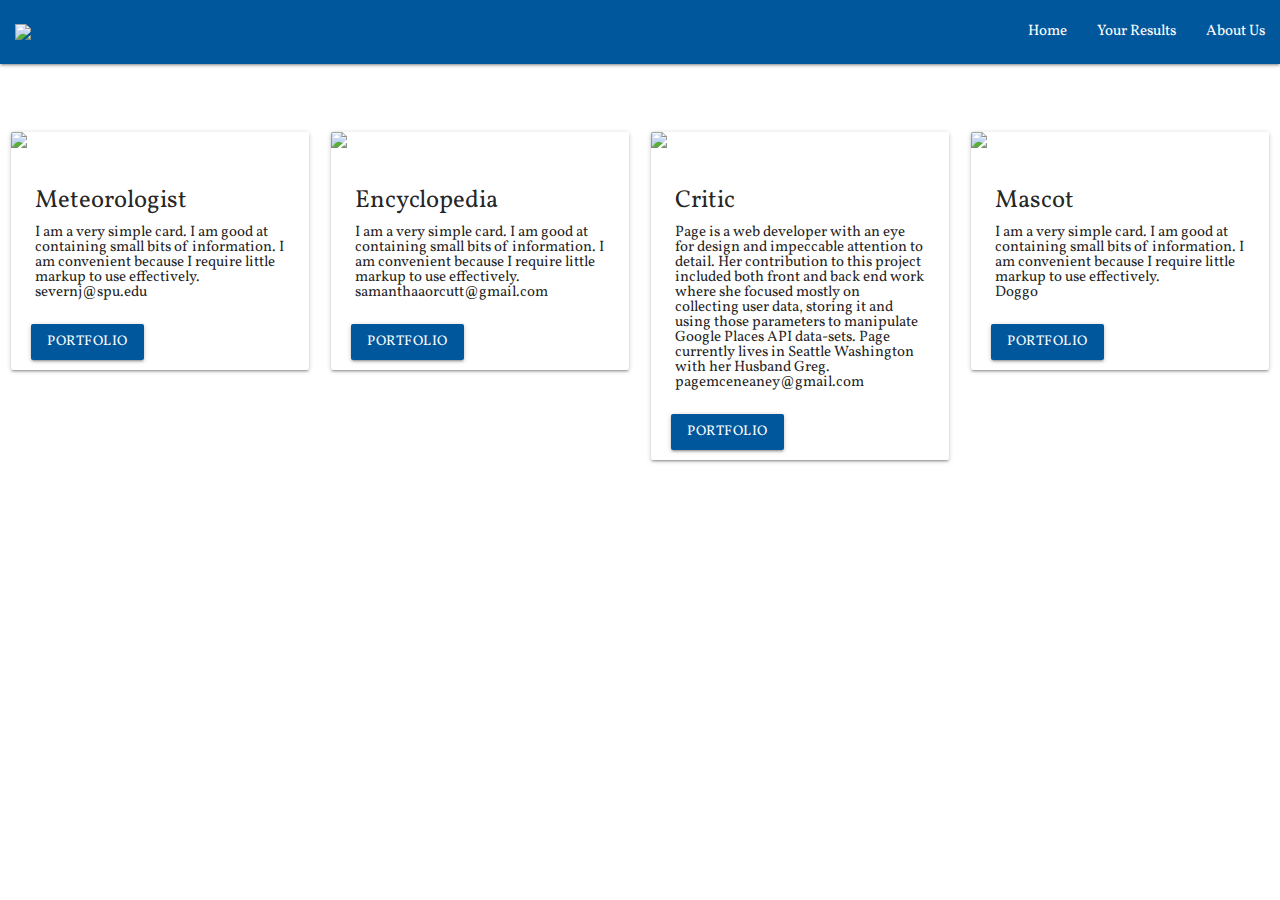
==== aboutus.html @ 90b7f913 "fixed about us section" ====
<!DOCTYPE html>
<html lang="en">

<head>
    <meta charset="UTF-8">
    <meta name="viewport" content="width=device-width, initial-scale=1.0">
    <meta http-equiv="X-UA-Compatible" content="ie=edge">

    <!-- Added a link to our external reset stylesheet-->

    <link rel="stylesheet" type="text/css" href="assets/style/reset.css">


    <!-- Added a link to our external stylesheet-->


    <!--Import Google Icon Font-->
    <link href="https://fonts.googleapis.com/icon?family=Material+Icons" rel="stylesheet">

    <!-- Compiled and minified CSS -->
    <link rel="stylesheet" href="https://cdnjs.cloudflare.com/ajax/libs/materialize/1.0.0/css/materialize.min.css">

    <link rel="stylesheet" type="text/css" href="assets/style/aboutus.css">

    <!--Let browser know website is optimized for mobile-->
    <meta name="viewport" content="width=device-width, initial-scale=1.0" />

    <!--Google fonts here-->
    <link href="https://fonts.googleapis.com/css?family=Vollkorn" rel="stylesheet">

    <!--favicon-->
    <link rel="shortcut icon" href="/favicon.ico" type="image/x-icon">
    <link rel="icon" href="assets/images/favicon.ico" type="image/x-icon">

    <title>Hello World!</title>

    <style>

    </style>
</head>

<body>
    <div class="navbar-fixed">
        <nav>
            <div class="nav-wrapper">
                <a href="#!" class="brand-logo"><i class="material-icons"></i><img id="logo-image"
                        src="assets/images/logo.png"></a>
                <ul class="right hide-on-med-and-down">
                    <li><a href="homepage.html">Home</a></li>
                    <li><a href="results.html">Your Results</a></li>
                    <li><a href="aboutus.html">About Us</a></li>
                </ul>
            </div>
        </nav>
    </div>


    <div class="row main">
        <div class="col s12 m3 l3">
            <div class="card hoverable">
                <div class="card-image">
                    <img src="assets/images/profile_jonah.jpeg">
                    <span class="card-title">Jonah Severn</span>
                </div>

                <div class="card-content">
                    <h5 class="title">Meteorologist</h5>
                    <p>I am a very simple card. I am good at containing small bits of information.
                        I am convenient because I require little markup to use effectively.</p>
                    <p class="truncate">severnj@spu.edu</p>
                </div>
                <button class="btn waves-effect waves-light"><a href="https://github.com/jsevern94"
                        target="_blank">Portfolio</a></button>

            </div>
        </div>

        <div class="col s12 m3 l3">
            <div class="card hoverable">
                <div class="card-image">
                    <img src="assets/images/profile_samantha.jpg">
                    <span class="card-title">Samantha Orcutt</span>
                </div>

                <div class="card-content">
                    <h5 class="title">Encyclopedia</h5>
                    <p>I am a very simple card. I am good at containing small bits of information.
                        I am convenient because I require little markup to use effectively.</p>
                    <p class="truncate">samanthaaorcutt@gmail.com</p>
                </div>
                <button class="btn waves-effect waves-light"><a href="https://github.com/SamanthaAO"
                        target="_blank">Portfolio</a></button>

            </div>
        </div>

        <div class="col s12 m3 l3">
            <div class="card hoverable">
                <div class="card-image">
                    <img src="assets/images/profile_page.jpg">
                    <span class="card-title">Page McEneaney</span>
                </div>

                <div class="card-content">
                    <h5 class="title">Critic</h5>
                    <p>Page is a web developer with an eye for design and impeccable attention to detail. Her
                        contribution to this project included both front and back end work where she focused mostly on
                        collecting user data, storing it and using those parameters to manipulate Google Places API
                        data-sets. Page currently lives in Seattle Washington with her Husband Greg.</p>
                    <p class="truncate">pagemceneaney@gmail.com</p>
                </div>
                <button class="btn waves-effect waves-light"><a href="https://github.com/PTMcEneaney"
                        target="_blank">Portfolio</a></button>

            </div>
        </div>


        <div class="col s12 m3 l3">
            <div class="card hoverable">
                <div class="card-image">
                    <img src="assets/images/profile_samantha.jpg">
                    <span class="card-title">Fievil</span>
                </div>

                <div class="card-content">
                    <h5 class="title">Mascot</h5>
                    <p>I am a very simple card. I am good at containing small bits of information.
                        I am convenient because I require little markup to use effectively.</p>
                    <p class="truncate">Doggo</p>
                </div>
                <button class="btn waves-effect waves-light"><a href="#"
                        target="_blank">Portfolio</a></button>

            </div>
        </div>

    </div>

</body>
---- assets/style/aboutus.css ----
body { 
    background-image: url("../images/background-img.jpg");
    background-repeat: no-repeat;
    background-attachment: fixed;
    background-size: cover;
    font-family: 'Vollkorn', serif;
}

.nav-wrapper{
    background-color: #01579b !important;
   }


button { 
    margin-top: 100px;
    background-color: #01579b !important;
    font-family: 'Vollkorn', serif !important;
}

.main {
    margin-top: 60px;
}

h1 { 
    margin-bottom: 100px;
    font-size: 100px;
    z-index: 1;
    position: relative;
}

#logo-image {
    height: 64px;
}

.btn {
    margin: 0 auto;
    margin-left: 20px;
    margin-bottom: 10px;
}

a{
    color: white;
    text-decoration: none;
}
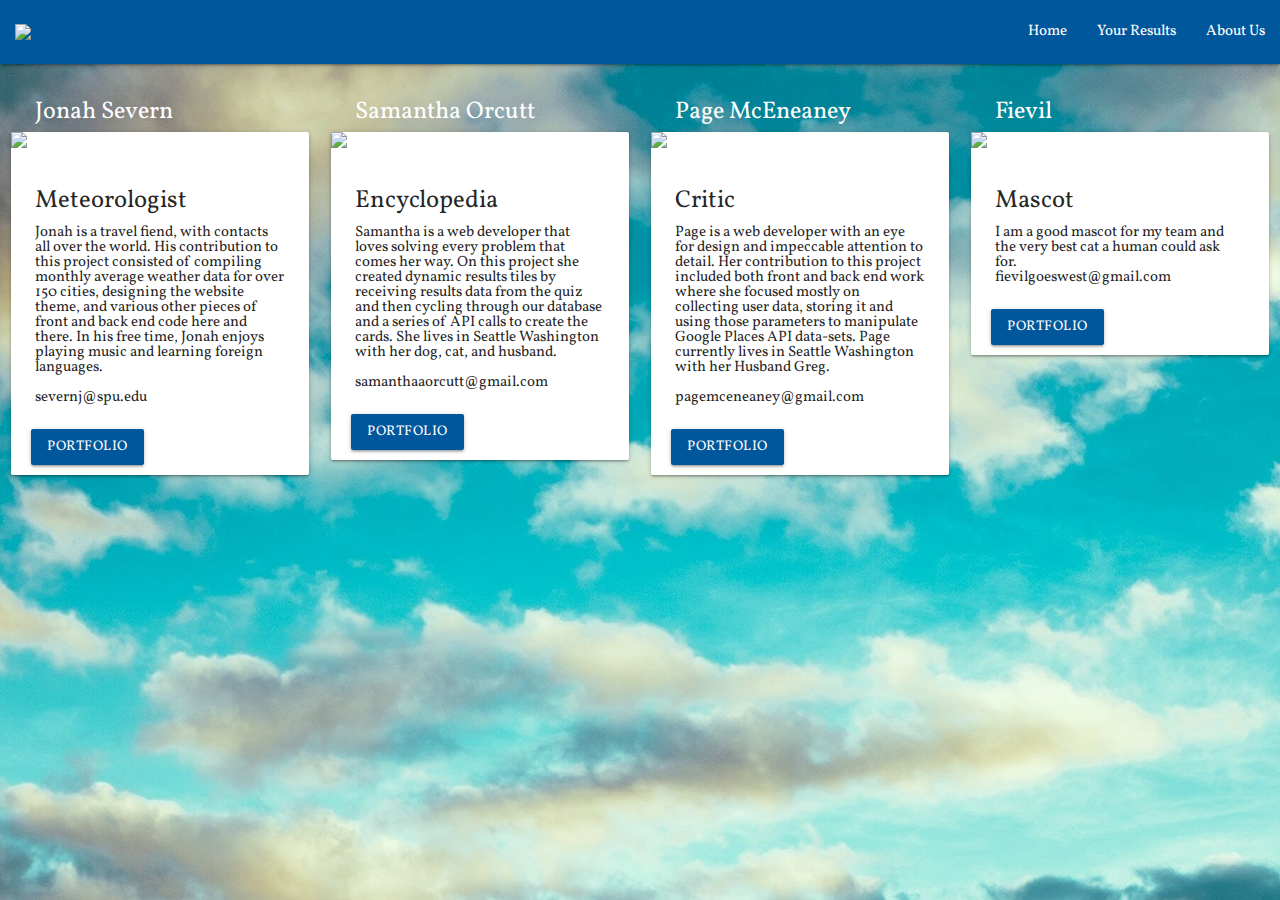
==== commit ddbd5b01: "samantha bio" ====
--- a/aboutus.html
+++ b/aboutus.html
@@ -46,7 +46,7 @@
                 <a href="#!" class="brand-logo"><i class="material-icons"></i><img id="logo-image"
                         src="assets/images/logo.png"></a>
                 <ul class="right hide-on-med-and-down">
-                    <li><a href="homepage.html">Home</a></li>
+                    <li><a href="index.html">Home</a></li>
                     <li><a href="results.html">Your Results</a></li>
                     <li><a href="aboutus.html">About Us</a></li>
                 </ul>
@@ -65,8 +65,11 @@
 
                 <div class="card-content">
                     <h5 class="title">Meteorologist</h5>
-                    <p>I am a very simple card. I am good at containing small bits of information.
-                        I am convenient because I require little markup to use effectively.</p>
+                    <p>Jonah is a travel fiend, with contacts all over the world. His contribution to this project
+                        consisted of compiling monthly average weather data for over 150 cities, designing the website
+                        theme, and various other pieces of front and back end code here and there. In his free time,
+                        Jonah enjoys playing music and learning foreign languages.</p>
+                    <br>
                     <p class="truncate">severnj@spu.edu</p>
                 </div>
                 <button class="btn waves-effect waves-light"><a href="https://github.com/jsevern94"
@@ -84,8 +87,11 @@
 
                 <div class="card-content">
                     <h5 class="title">Encyclopedia</h5>
-                    <p>I am a very simple card. I am good at containing small bits of information.
-                        I am convenient because I require little markup to use effectively.</p>
+                    <p>Samantha is a web developer that loves solving every problem that comes her way. On this project
+                        she created dynamic results tiles by receiving results data from the quiz and then cycling
+                        through our database and a series of API calls to create the cards. She lives in Seattle
+                        Washington with her dog, cat, and husband.</p>
+                    <br>
                     <p class="truncate">samanthaaorcutt@gmail.com</p>
                 </div>
                 <button class="btn waves-effect waves-light"><a href="https://github.com/SamanthaAO"
@@ -107,6 +113,7 @@
                         contribution to this project included both front and back end work where she focused mostly on
                         collecting user data, storing it and using those parameters to manipulate Google Places API
                         data-sets. Page currently lives in Seattle Washington with her Husband Greg.</p>
+                    <br>
                     <p class="truncate">pagemceneaney@gmail.com</p>
                 </div>
                 <button class="btn waves-effect waves-light"><a href="https://github.com/PTMcEneaney"
@@ -119,18 +126,16 @@
         <div class="col s12 m3 l3">
             <div class="card hoverable">
                 <div class="card-image">
-                    <img src="assets/images/profile_samantha.jpg">
+                    <img src="assets/images/profile_fievil.jpg">
                     <span class="card-title">Fievil</span>
                 </div>
 
                 <div class="card-content">
                     <h5 class="title">Mascot</h5>
-                    <p>I am a very simple card. I am good at containing small bits of information.
-                        I am convenient because I require little markup to use effectively.</p>
-                    <p class="truncate">Doggo</p>
+                    <p>I am a good mascot for my team and the very best cat a human could ask for.</p>
+                    <p class="truncate">fievilgoeswest@gmail.com</p>
                 </div>
-                <button class="btn waves-effect waves-light"><a href="#"
-                        target="_blank">Portfolio</a></button>
+                <button class="btn waves-effect waves-light"><a href="#">Portfolio</a></button>
 
             </div>
         </div>
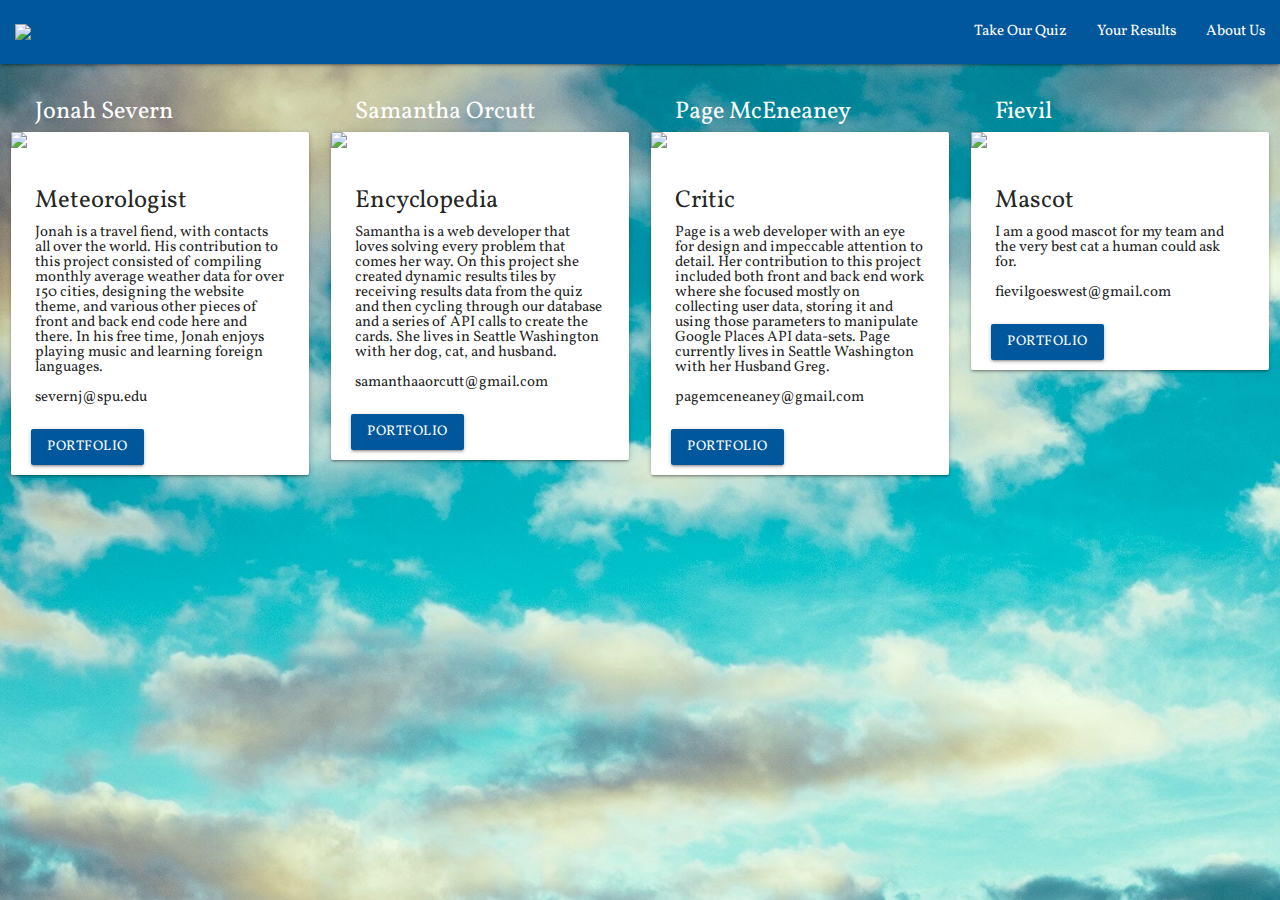
==== commit 7ec6c4cf: "updated navbar and added mobile sidenav, bigger buttons and more uniform colors on quiz page, added " ====
--- a/aboutus.html
+++ b/aboutus.html
@@ -43,16 +43,27 @@
     <div class="navbar-fixed">
         <nav>
             <div class="nav-wrapper">
-                <a href="#!" class="brand-logo"><i class="material-icons"></i><img id="logo-image"
+                <a href="index.html" class="brand-logo"><i class="material-icons"></i><img id="logo-image"
                         src="assets/images/logo.png"></a>
+                <a href="#" data-target="mobile-demo" class="sidenav-trigger"><i class="material-icons">menu</i></a>
                 <ul class="right hide-on-med-and-down">
-                    <li><a href="index.html">Home</a></li>
+                    <li><a href="quiz.html">Take Our Quiz</a></li>
                     <li><a href="results.html">Your Results</a></li>
                     <li><a href="aboutus.html">About Us</a></li>
                 </ul>
             </div>
         </nav>
     </div>
+
+    <ul class="sidenav" id="mobile-demo">
+        <li class="no-padding">
+            <ul class="collapsible collapsible-accordion center-align">
+                <li class="sidenav-margin"><a href="quiz.html">Take Our Quiz</a></li>
+                <li class="sidenav-margin"><a href="results.html">Your Results</a></li>
+                <li class="sidenav-margin"><a href="aboutus.html">About Us</a></li>
+            </ul>
+        </li>
+    </ul>
 
 
     <div class="row main">
@@ -133,6 +144,7 @@
                 <div class="card-content">
                     <h5 class="title">Mascot</h5>
                     <p>I am a good mascot for my team and the very best cat a human could ask for.</p>
+                    <br>
                     <p class="truncate">fievilgoeswest@gmail.com</p>
                 </div>
                 <button class="btn waves-effect waves-light"><a href="#">Portfolio</a></button>
@@ -142,4 +154,22 @@
 
     </div>
 
+
+    <!-- The core Firebase JS SDK is always required and must be listed first -->
+    <script src="https://www.gstatic.com/firebasejs/6.0.2/firebase.js"></script>
+    <!-- Added link to the jQuery Library -->
+    <script src="https://cdnjs.cloudflare.com/ajax/libs/jquery/3.2.1/jquery.min.js"></script>
+
+    <script src="https://ajax.googleapis.com/ajax/libs/jquery/3.4.0/jquery.min.js"></script>
+
+    <script type="text/javascript"
+        src="https://maps.googleapis.com/maps/api/js?key=AIzaSyClcGkba1HB3RADI3Xp3eBrK4zXvLxqTU4&libraries=places"></script>
+
+    <script src="assets/javascript/places.js" type="text/javascript"></script>
+
+    <!-- Compiled and minified Materialize JavaScript -->
+    <script src="https://cdnjs.cloudflare.com/ajax/libs/materialize/1.0.0/js/materialize.min.js"></script>
+
+
+
 </body>